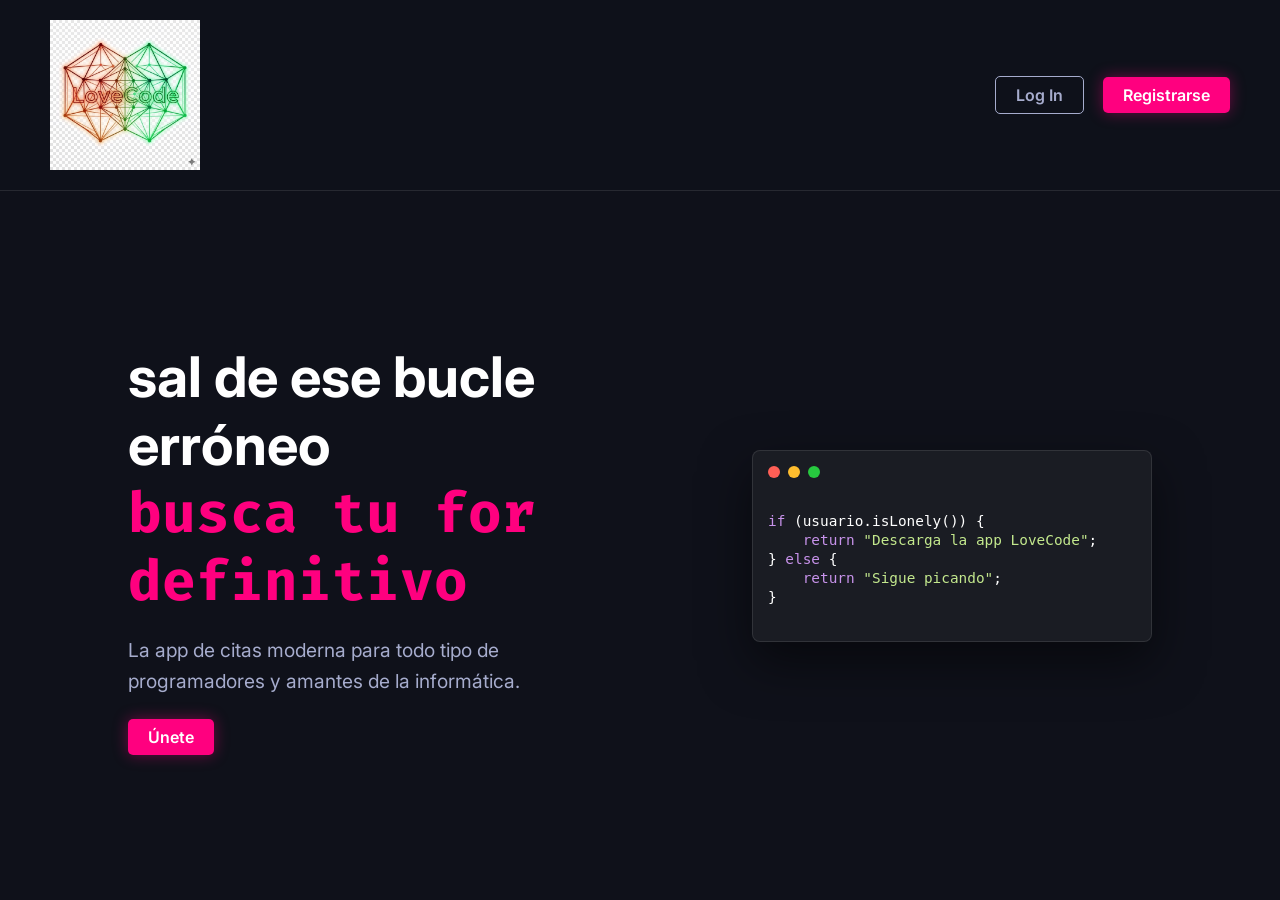
==== target/classes/frontend/index.html @ 480256be "cambiando la ruta para un mejor funcionamiento y corrección de errores" ====
<!DOCTYPE html>
<html lang="es">
<head>
    <meta charset="UTF-8">
    <meta name="viewport" content="width=device-width, initial-scale=1.0">
    <title>LoveCode | Encuentra tu bucle infinito</title>
    <link rel="stylesheet" href="index.css">
</head>
<body>
    <nav class="navbar">
        <div class="logo">
            <img src="lovecode_logo.jpeg" alt="lovecode logo" class="logo-image">
        </div>
        <div class="nav-links">
            <a href="login.html" class="btn-outline">Log In</a>
            <a href="register.html" class="btn-solid">Registrarse</a>
        </div>
    </nav>

    <main class="hero">
        <div class="hero-content">
            <h1>sal de ese bucle erróneo <br><span class="highlight">busca tu for definitivo </span></h1>
            <p>La app de citas moderna para todo tipo de programadores y amantes de la informática.</p>
            <div class="cta-buttons">
                <a href="register.html" class="btn-solid pulse">Únete</a>
            </div>
        </div>
        <div class="hero-image">
            <div class="code-window">
                <div class="window-header">
                    <span class="dot red"></span>
                    <span class="dot yellow"></span>
                    <span class="dot green"></span>
                </div>
                <pre><code>
<span class="keyword">if</span> (usuario.isLonely()) {
    <span class="keyword">return</span> <span class="string">"Descarga la app LoveCode"</span>;
} <span class="keyword">else</span> {
    <span class="keyword">return</span> <span class="string">"Sigue picando"</span>;
}
                </code></pre>
            </div>
        </div>
    </main>
</body>
</html>
---- target/classes/frontend/index.css ----
@import url('https://fonts.googleapis.com/css2?family=Fira+Code:wght@400;700&family=Inter:wght@400;700&display=swap');

:root {
    --bg-color: #0f111a;
    --text-color: #a6accd;
    --primary: #ff007f;
    --primary-hover: #e60073;
    --secondary: #82aaff;
    --code-bg: #1a1c23;
}

* { margin: 0; padding: 0; box-sizing: border-box; }

body {
    background-color: var(--bg-color);
    color: var(--text-color);
    font-family: 'Inter', sans-serif;
    min-height: 100vh;
    display: flex;
    flex-direction: column;
}

/* Navbar y Logo */
.navbar {
    display: flex;
    justify-content: space-between;
    align-items: center;
    padding: 20px 50px;
    background: rgba(15, 17, 26, 0.9);
    border-bottom: 1px solid rgba(255, 255, 255, 0.1);
}

.navbar .logo {
    display: flex;
    align-items: center;
}

.logo-image {
    height: 150px; /* Ajusta este valor si lo quieres más grande o pequeño */
    width: auto;
    filter: invert(1); /* Pone el logo blanco para que resalte en el fondo oscuro */
}

a { text-decoration: none; font-weight: 600; }

.btn-outline {
    color: var(--text-color);
    border: 1px solid var(--text-color);
    padding: 8px 20px;
    border-radius: 5px;
    margin-right: 15px;
    transition: 0.3s;
}

.btn-outline:hover { background: rgba(255, 255, 255, 0.1); }

.btn-solid {
    background-color: var(--primary);
    color: white;
    padding: 8px 20px;
    border-radius: 5px;
    transition: 0.3s;
    box-shadow: 0 0 15px rgba(255, 0, 127, 0.4);
}

.btn-solid:hover { background-color: var(--primary-hover); transform: translateY(-2px); }

/* Hero Section */
.hero {
    display: flex;
    flex: 1;
    align-items: center;
    justify-content: space-between;
    padding: 0 10%;
}

.hero-content { max-width: 50%; }

.hero-content h1 {
    font-size: 3.5rem;
    color: white;
    margin-bottom: 20px;
    line-height: 1.2;
}

.highlight { color: var(--primary); font-family: 'Fira Code', monospace; }

.hero-content p {
    font-size: 1.2rem;
    margin-bottom: 30px;
    line-height: 1.6;
}

/* Code Window Decoration */
.code-window {
    background: var(--code-bg);
    border-radius: 8px;
    border: 1px solid rgba(255,255,255,0.1);
    padding: 15px;
    width: 400px;
    box-shadow: 0 20px 50px rgba(0,0,0,0.5);
}

.window-header { display: flex; gap: 8px; margin-bottom: 15px; }
.dot { width: 12px; height: 12px; border-radius: 50%; }
.red { background: #ff5f56; }
.yellow { background: #ffbd2e; }
.green { background: #27c93f; }

pre { font-family: 'Fira Code', monospace; font-size: 0.9rem; color: #fff; }
.keyword { color: #c792ea; }
.string { color: #c3e88d; }
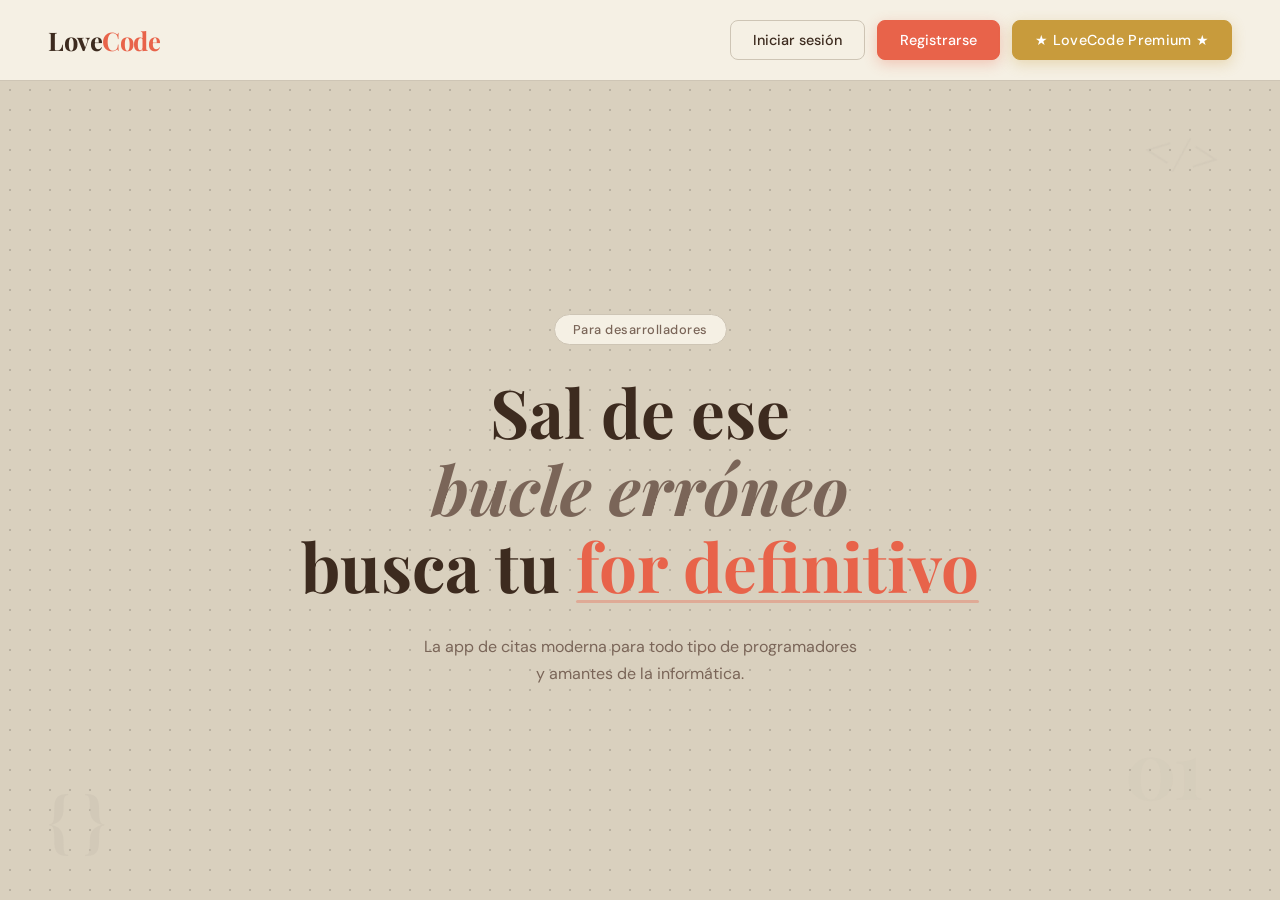
==== commit b1843dca: "cambiando la web, index y login" ====
--- a/target/classes/frontend/index.html
+++ b/target/classes/frontend/index.html
@@ -3,44 +3,43 @@
 <head>
     <meta charset="UTF-8">
     <meta name="viewport" content="width=device-width, initial-scale=1.0">
-    <title>LoveCode | Encuentra tu bucle infinito</title>
+    <title>LoveCode | Encuentra tu for definitivo</title>
     <link rel="stylesheet" href="index.css">
+    <link rel="preconnect" href="https://fonts.googleapis.com">
+    <link href="https://fonts.googleapis.com/css2?family=Playfair+Display:ital,wght@0,400;0,700;1,400&family=DM+Sans:wght@400;500&display=swap" rel="stylesheet">
 </head>
 <body>
+
     <nav class="navbar">
-        <div class="logo">
-            <img src="lovecode_logo.jpeg" alt="lovecode logo" class="logo-image">
+        <div class="logo-wrap">
+            <span class="logo-text">Love<span class="logo-accent">Code</span></span>
         </div>
-        <div class="nav-links">
-            <a href="login.html" class="btn-outline">Log In</a>
-            <a href="register.html" class="btn-solid">Registrarse</a>
+        <div class="nav-actions">
+            <a href="login.html" class="btn btn-secondary">Iniciar sesión</a>
+            <a href="register.html" class="btn btn-primary">Registrarse</a>
+            <a href="#" class="btn btn-premium">★ LoveCode Premium ★</a>
         </div>
     </nav>
 
     <main class="hero">
-        <div class="hero-content">
-            <h1>sal de ese bucle erróneo <br><span class="highlight">busca tu for definitivo </span></h1>
-            <p>La app de citas moderna para todo tipo de programadores y amantes de la informática.</p>
-            <div class="cta-buttons">
-                <a href="register.html" class="btn-solid pulse">Únete</a>
-            </div>
-        </div>
-        <div class="hero-image">
-            <div class="code-window">
-                <div class="window-header">
-                    <span class="dot red"></span>
-                    <span class="dot yellow"></span>
-                    <span class="dot green"></span>
-                </div>
-                <pre><code>
-<span class="keyword">if</span> (usuario.isLonely()) {
-    <span class="keyword">return</span> <span class="string">"Descarga la app LoveCode"</span>;
-} <span class="keyword">else</span> {
-    <span class="keyword">return</span> <span class="string">"Sigue picando"</span>;
-}
-                </code></pre>
-            </div>
-        </div>
+
+        <div class="hero-badge">Para desarrolladores</div>
+
+        <h1 class="hero-title">
+            Sal de ese<br>
+            <em>bucle erróneo</em><br>
+            busca tu <span class="hero-highlight">for definitivo</span>
+        </h1>
+
+        <p class="hero-sub">
+            La app de citas moderna para todo tipo de programadores<br>y amantes de la informática.
+        </p>
+
     </main>
+
+    <div class="decoration decoration-1">{ }</div>
+    <div class="decoration decoration-2">&lt;/&gt;</div>
+    <div class="decoration decoration-3">01</div>
+
 </body>
 </html>
--- a/target/classes/frontend/index.css
+++ b/target/classes/frontend/index.css
@@ -1,112 +1,202 @@
-@import url('https://fonts.googleapis.com/css2?family=Fira+Code:wght@400;700&family=Inter:wght@400;700&display=swap');
+@import url('https://fonts.googleapis.com/css2?family=Playfair+Display:ital,wght@0,400;0,700;1,400&family=DM+Sans:wght@400;500&display=swap');
 
 :root {
-    --bg-color: #0f111a;
-    --text-color: #a6accd;
-    --primary: #ff007f;
-    --primary-hover: #e60073;
-    --secondary: #82aaff;
-    --code-bg: #1a1c23;
-}
-
-* { margin: 0; padding: 0; box-sizing: border-box; }
+    --bg:         #D9D0BE;
+    --card:       #F5F0E4;
+    --primary:    #E8634A;
+    --primary-dk: #C94F38;
+    --secondary:  #7A9E7E;
+    --premium:    #C89B3C;
+    --premium-dk: #A67D28;
+    --text:       #3D2B1F;
+    --text-muted: #7A6558;
+    --border:     #CEC5B5;
+}
+
+*, *::before, *::after { box-sizing: border-box; margin: 0; padding: 0; }
 
 body {
-    background-color: var(--bg-color);
-    color: var(--text-color);
-    font-family: 'Inter', sans-serif;
+    background-color: var(--bg);
+    background-image: radial-gradient(circle, rgba(0,0,0,0.15) 1px, transparent 1px);
+    background-size: 20px 20px;
+    color: var(--text);
+    font-family: 'DM Sans', sans-serif;
     min-height: 100vh;
     display: flex;
     flex-direction: column;
-}
-
-/* Navbar y Logo */
+    overflow-x: hidden;
+    position: relative;
+}
+
+/* ── Navbar ── */
 .navbar {
+    padding: 20px 48px;
+    border-bottom: 1px solid var(--border);
+    background: var(--card);
     display: flex;
     justify-content: space-between;
     align-items: center;
-    padding: 20px 50px;
-    background: rgba(15, 17, 26, 0.9);
-    border-bottom: 1px solid rgba(255, 255, 255, 0.1);
-}
-
-.navbar .logo {
+}
+
+.nav-actions {
     display: flex;
     align-items: center;
-}
-
-.logo-image {
-    height: 150px; /* Ajusta este valor si lo quieres más grande o pequeño */
-    width: auto;
-    filter: invert(1); /* Pone el logo blanco para que resalte en el fondo oscuro */
-}
-
-a { text-decoration: none; font-weight: 600; }
-
-.btn-outline {
-    color: var(--text-color);
-    border: 1px solid var(--text-color);
-    padding: 8px 20px;
-    border-radius: 5px;
-    margin-right: 15px;
-    transition: 0.3s;
-}
-
-.btn-outline:hover { background: rgba(255, 255, 255, 0.1); }
-
-.btn-solid {
-    background-color: var(--primary);
-    color: white;
-    padding: 8px 20px;
-    border-radius: 5px;
-    transition: 0.3s;
-    box-shadow: 0 0 15px rgba(255, 0, 127, 0.4);
-}
-
-.btn-solid:hover { background-color: var(--primary-hover); transform: translateY(-2px); }
-
-/* Hero Section */
+    gap: 12px;
+}
+
+.logo-text {
+    font-family: 'Playfair Display', serif;
+    font-size: 1.6rem;
+    font-weight: 700;
+    color: var(--text);
+    letter-spacing: -0.5px;
+}
+
+.logo-accent { color: var(--primary); }
+
+/* ── Hero ── */
 .hero {
-    display: flex;
     flex: 1;
+    display: flex;
+    flex-direction: column;
     align-items: center;
-    justify-content: space-between;
-    padding: 0 10%;
-}
-
-.hero-content { max-width: 50%; }
-
-.hero-content h1 {
-    font-size: 3.5rem;
-    color: white;
-    margin-bottom: 20px;
-    line-height: 1.2;
-}
-
-.highlight { color: var(--primary); font-family: 'Fira Code', monospace; }
-
-.hero-content p {
-    font-size: 1.2rem;
-    margin-bottom: 30px;
-    line-height: 1.6;
-}
-
-/* Code Window Decoration */
-.code-window {
-    background: var(--code-bg);
+    justify-content: center;
+    text-align: center;
+    padding: 80px 24px 60px;
+    gap: 28px;
+}
+
+.hero-badge {
+    display: inline-block;
+    background: var(--card);
+    border: 1px solid var(--border);
+    border-radius: 100px;
+    padding: 6px 18px;
+    font-size: 0.8rem;
+    font-weight: 500;
+    color: var(--text-muted);
+    letter-spacing: 0.5px;
+}
+
+.hero-title {
+    font-family: 'Playfair Display', serif;
+    font-size: clamp(2.4rem, 6vw, 4.2rem);
+    font-weight: 700;
+    line-height: 1.15;
+    color: var(--text);
+}
+
+.hero-title em {
+    font-style: italic;
+    color: var(--text-muted);
+}
+
+.hero-highlight {
+    color: var(--primary);
+    position: relative;
+    display: inline-block;
+}
+
+.hero-highlight::after {
+    content: '';
+    position: absolute;
+    bottom: 2px;
+    left: 0;
+    width: 100%;
+    height: 3px;
+    background: var(--primary);
+    opacity: 0.35;
+    border-radius: 2px;
+}
+
+.hero-sub {
+    font-size: 1rem;
+    color: var(--text-muted);
+    line-height: 1.7;
+    max-width: 480px;
+}
+
+/* ── Botones ── */
+.btn {
+    display: inline-block;
+    padding: 10px 22px;
     border-radius: 8px;
-    border: 1px solid rgba(255,255,255,0.1);
-    padding: 15px;
-    width: 400px;
-    box-shadow: 0 20px 50px rgba(0,0,0,0.5);
-}
-
-.window-header { display: flex; gap: 8px; margin-bottom: 15px; }
-.dot { width: 12px; height: 12px; border-radius: 50%; }
-.red { background: #ff5f56; }
-.yellow { background: #ffbd2e; }
-.green { background: #27c93f; }
-
-pre { font-family: 'Fira Code', monospace; font-size: 0.9rem; color: #fff; }
-.keyword { color: #c792ea; }
-.string { color: #c3e88d; }+    font-family: 'DM Sans', sans-serif;
+    font-size: 0.9rem;
+    font-weight: 500;
+    text-decoration: none;
+    cursor: pointer;
+    transition: transform 0.15s, box-shadow 0.15s;
+    border: 1.5px solid transparent;
+}
+
+.btn:hover { transform: translateY(-2px); }
+
+.btn-primary {
+    background: var(--primary);
+    color: #fff;
+    border-color: var(--primary);
+    box-shadow: 0 4px 14px rgba(232, 99, 74, 0.3);
+}
+
+.btn-primary:hover {
+    background: var(--primary-dk);
+    box-shadow: 0 6px 18px rgba(232, 99, 74, 0.4);
+}
+
+.btn-secondary {
+    background: var(--card);
+    color: var(--text);
+    border-color: var(--border);
+}
+
+.btn-secondary:hover {
+    border-color: var(--text-muted);
+    box-shadow: 0 4px 12px rgba(0,0,0,0.08);
+}
+
+.btn-premium {
+    background: var(--premium);
+    color: #fff;
+    border-color: var(--premium);
+    box-shadow: 0 4px 14px rgba(200, 155, 60, 0.3);
+    letter-spacing: 0.3px;
+}
+
+.btn-premium:hover {
+    background: var(--premium-dk);
+    box-shadow: 0 6px 18px rgba(200, 155, 60, 0.4);
+}
+
+/* ── Decoraciones retro ── */
+.decoration {
+    position: fixed;
+    font-family: 'Playfair Display', serif;
+    color: var(--border);
+    pointer-events: none;
+    user-select: none;
+    font-weight: 700;
+}
+
+.decoration-1 {
+    bottom: 40px;
+    left: 48px;
+    font-size: 4rem;
+    opacity: 0.6;
+}
+
+.decoration-2 {
+    top: 120px;
+    right: 60px;
+    font-size: 3rem;
+    opacity: 0.5;
+    transform: rotate(8deg);
+}
+
+.decoration-3 {
+    bottom: 80px;
+    right: 80px;
+    font-size: 5rem;
+    opacity: 0.2;
+    letter-spacing: -4px;
+}
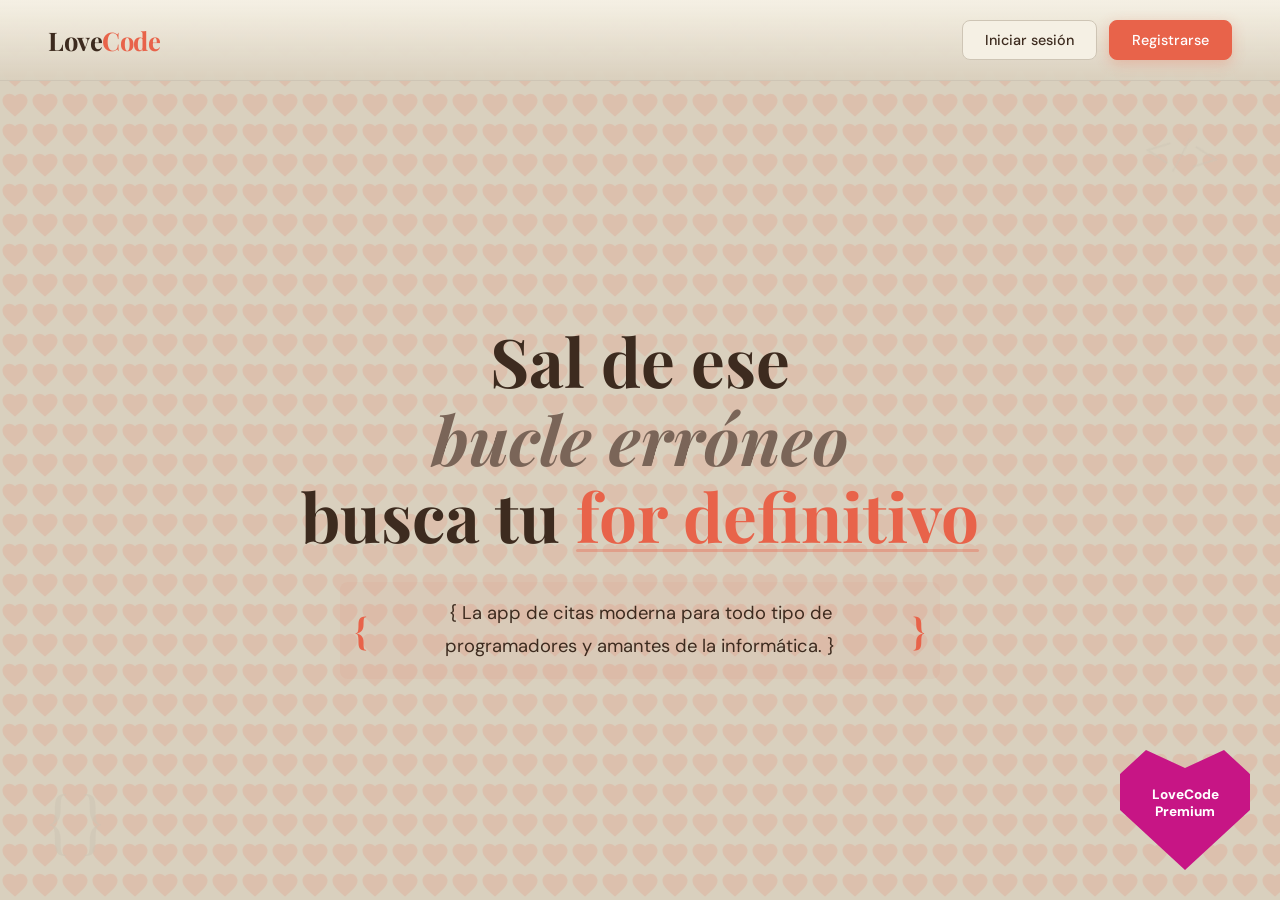
==== commit 00934aab: "cambiando el diseño web" ====
--- a/target/classes/frontend/index.html
+++ b/target/classes/frontend/index.html
@@ -17,14 +17,15 @@
         <div class="nav-actions">
             <a href="login.html" class="btn btn-secondary">Iniciar sesión</a>
             <a href="register.html" class="btn btn-primary">Registrarse</a>
-            <a href="#" class="btn btn-premium">★ LoveCode Premium ★</a>
         </div>
     </nav>
 
+    <a href="#" class="btn-premium-heart">
+        <span>LoveCode<br>Premium</span>
+    </a>
+
     <main class="hero">
-
-        <div class="hero-badge">Para desarrolladores</div>
-
+        
         <h1 class="hero-title">
             Sal de ese<br>
             <em>bucle erróneo</em><br>
@@ -32,9 +33,8 @@
         </h1>
 
         <p class="hero-sub">
-            La app de citas moderna para todo tipo de programadores<br>y amantes de la informática.
+            { La app de citas moderna para todo tipo de programadores y amantes de la informática. }
         </p>
-
     </main>
 
     <div class="decoration decoration-1">{ }</div>
--- a/target/classes/frontend/index.css
+++ b/target/classes/frontend/index.css
@@ -6,8 +6,8 @@
     --primary:    #E8634A;
     --primary-dk: #C94F38;
     --secondary:  #7A9E7E;
-    --premium:    #C89B3C;
-    --premium-dk: #A67D28;
+    --premium:    #C71585;
+    --premium-dk: #C71585;
     --text:       #3D2B1F;
     --text-muted: #7A6558;
     --border:     #CEC5B5;
@@ -17,8 +17,9 @@
 
 body {
     background-color: var(--bg);
-    background-image: radial-gradient(circle, rgba(0,0,0,0.15) 1px, transparent 1px);
-    background-size: 20px 20px;
+    /* Fondo de corazones */
+    background-image: url("data:image/svg+xml,%3Csvg xmlns='http://www.w3.org/2000/svg' width='16' height='16' viewBox='0 0 24 24' fill='rgba(232, 99, 74, 0.15)'%3E%3Cpath d='M12 21.35l-1.45-1.32C5.4 15.36 2 12.28 2 8.5 2 5.42 4.42 3 7.5 3c1.74 0 3.41.81 4.5 2.09C13.09 3.81 14.76 3 16.5 3 19.58 3 22 5.42 22 8.5c0 3.78-3.4 6.86-8.55 11.54L12 21.35z'/%3E%3C/svg%3E");
+    background-size: 30px 30px;
     color: var(--text);
     font-family: 'DM Sans', sans-serif;
     min-height: 100vh;
@@ -28,15 +29,28 @@
     position: relative;
 }
 
-/* ── Navbar ── */
+/* ── Navbar con Degradado ── */
 .navbar {
     padding: 20px 48px;
     border-bottom: 1px solid var(--border);
-    background: var(--card);
+    background: linear-gradient(180deg, var(--card) 0%, rgba(217, 208, 190, 0.95) 100%);
     display: flex;
     justify-content: space-between;
     align-items: center;
-}
+    position: sticky;
+    top: 0;
+    z-index: 100;
+}
+
+.logo-text {
+    font-family: 'Playfair Display', serif;
+    font-size: 1.6rem;
+    font-weight: 700;
+    color: var(--text);
+    letter-spacing: -0.5px;
+}
+
+.logo-accent { color: var(--primary); }
 
 .nav-actions {
     display: flex;
@@ -44,17 +58,7 @@
     gap: 12px;
 }
 
-.logo-text {
-    font-family: 'Playfair Display', serif;
-    font-size: 1.6rem;
-    font-weight: 700;
-    color: var(--text);
-    letter-spacing: -0.5px;
-}
-
-.logo-accent { color: var(--primary); }
-
-/* ── Hero ── */
+/* ── Hero & Frase con Llaves Decorativas ── */
 .hero {
     flex: 1;
     display: flex;
@@ -66,16 +70,43 @@
     gap: 28px;
 }
 
-.hero-badge {
-    display: inline-block;
-    background: var(--card);
-    border: 1px solid var(--border);
-    border-radius: 100px;
-    padding: 6px 18px;
-    font-size: 0.8rem;
-    font-weight: 500;
-    color: var(--text-muted);
-    letter-spacing: 0.5px;
+.hero-sub {
+    font-size: 1.15rem; 
+    color: var(--text);
+    line-height: 1.8;
+    max-width: 600px;
+    margin: 0 auto;
+    padding: 15px 50px; /* Espacio extra para las llaves */
+    background: rgba(232, 99, 74, 0.05);
+    border-radius: 8px;
+    position: relative;
+    border-left: none; /* Barra naranja eliminada */
+}
+
+/* Llave izquierda { */
+.hero-sub::before {
+    content: "{";
+    position: absolute;
+    left: 15px;
+    top: 50%;
+    transform: translateY(-50%);
+    color: var(--primary);
+    font-size: 2.2rem;
+    font-family: 'Playfair Display', serif;
+    font-weight: 700;
+}
+
+/* Llave derecha } */
+.hero-sub::after {
+    content: "}";
+    position: absolute;
+    right: 15px;
+    top: 50%;
+    transform: translateY(-50%);
+    color: var(--primary);
+    font-size: 2.2rem;
+    font-family: 'Playfair Display', serif;
+    font-weight: 700;
 }
 
 .hero-title {
@@ -109,11 +140,31 @@
     border-radius: 2px;
 }
 
-.hero-sub {
-    font-size: 1rem;
-    color: var(--text-muted);
-    line-height: 1.7;
-    max-width: 480px;
+/* ── Botón Premium Corazón Flotante ── */
+.btn-premium-heart {
+    position: fixed;
+    bottom: 30px;
+    right: 30px;
+    width: 130px;
+    height: 120px;
+    background: var(--premium);
+    color: #fff;
+    display: flex;
+    align-items: center;
+    justify-content: center;
+    text-align: center;
+    font-size: 0.85rem;
+    font-weight: 800;
+    text-decoration: none;
+    z-index: 1000;
+    clip-path: polygon(50% 15%, 80% 0%, 100% 20%, 100% 50%, 50% 100%, 0% 50%, 0% 20%, 20% 0%);
+    padding-bottom: 15px;
+    transition: all 0.3s ease;
+}
+
+.btn-premium-heart:hover {
+    background: var(--premium-dk);
+    transform: scale(1.1) translateY(-5px);
 }
 
 /* ── Botones ── */
@@ -139,64 +190,21 @@
     box-shadow: 0 4px 14px rgba(232, 99, 74, 0.3);
 }
 
-.btn-primary:hover {
-    background: var(--primary-dk);
-    box-shadow: 0 6px 18px rgba(232, 99, 74, 0.4);
-}
-
 .btn-secondary {
     background: var(--card);
     color: var(--text);
-    border-color: var(--border);
-}
-
-.btn-secondary:hover {
-    border-color: var(--text-muted);
-    box-shadow: 0 4px 12px rgba(0,0,0,0.08);
-}
-
-.btn-premium {
-    background: var(--premium);
-    color: #fff;
-    border-color: var(--premium);
-    box-shadow: 0 4px 14px rgba(200, 155, 60, 0.3);
-    letter-spacing: 0.3px;
-}
-
-.btn-premium:hover {
-    background: var(--premium-dk);
-    box-shadow: 0 6px 18px rgba(200, 155, 60, 0.4);
-}
-
-/* ── Decoraciones retro ── */
+    border: 1px solid var(--border);
+}
+
+/* ── Decoraciones ── */
 .decoration {
     position: fixed;
     font-family: 'Playfair Display', serif;
     color: var(--border);
     pointer-events: none;
-    user-select: none;
-    font-weight: 700;
-}
-
-.decoration-1 {
-    bottom: 40px;
-    left: 48px;
-    font-size: 4rem;
-    opacity: 0.6;
-}
-
-.decoration-2 {
-    top: 120px;
-    right: 60px;
-    font-size: 3rem;
-    opacity: 0.5;
-    transform: rotate(8deg);
-}
-
-.decoration-3 {
-    bottom: 80px;
-    right: 80px;
-    font-size: 5rem;
-    opacity: 0.2;
-    letter-spacing: -4px;
-}+    z-index: -1;
+}
+
+.decoration-1 { bottom: 40px; left: 48px; font-size: 4rem; opacity: 0.6; }
+.decoration-2 { top: 120px; right: 60px; font-size: 3rem; opacity: 0.5; transform: rotate(8deg); }
+.decoration-3 { bottom: 80px; right: 80px; font-size: 5rem; opacity: 0.2; letter-spacing: -4px; }
